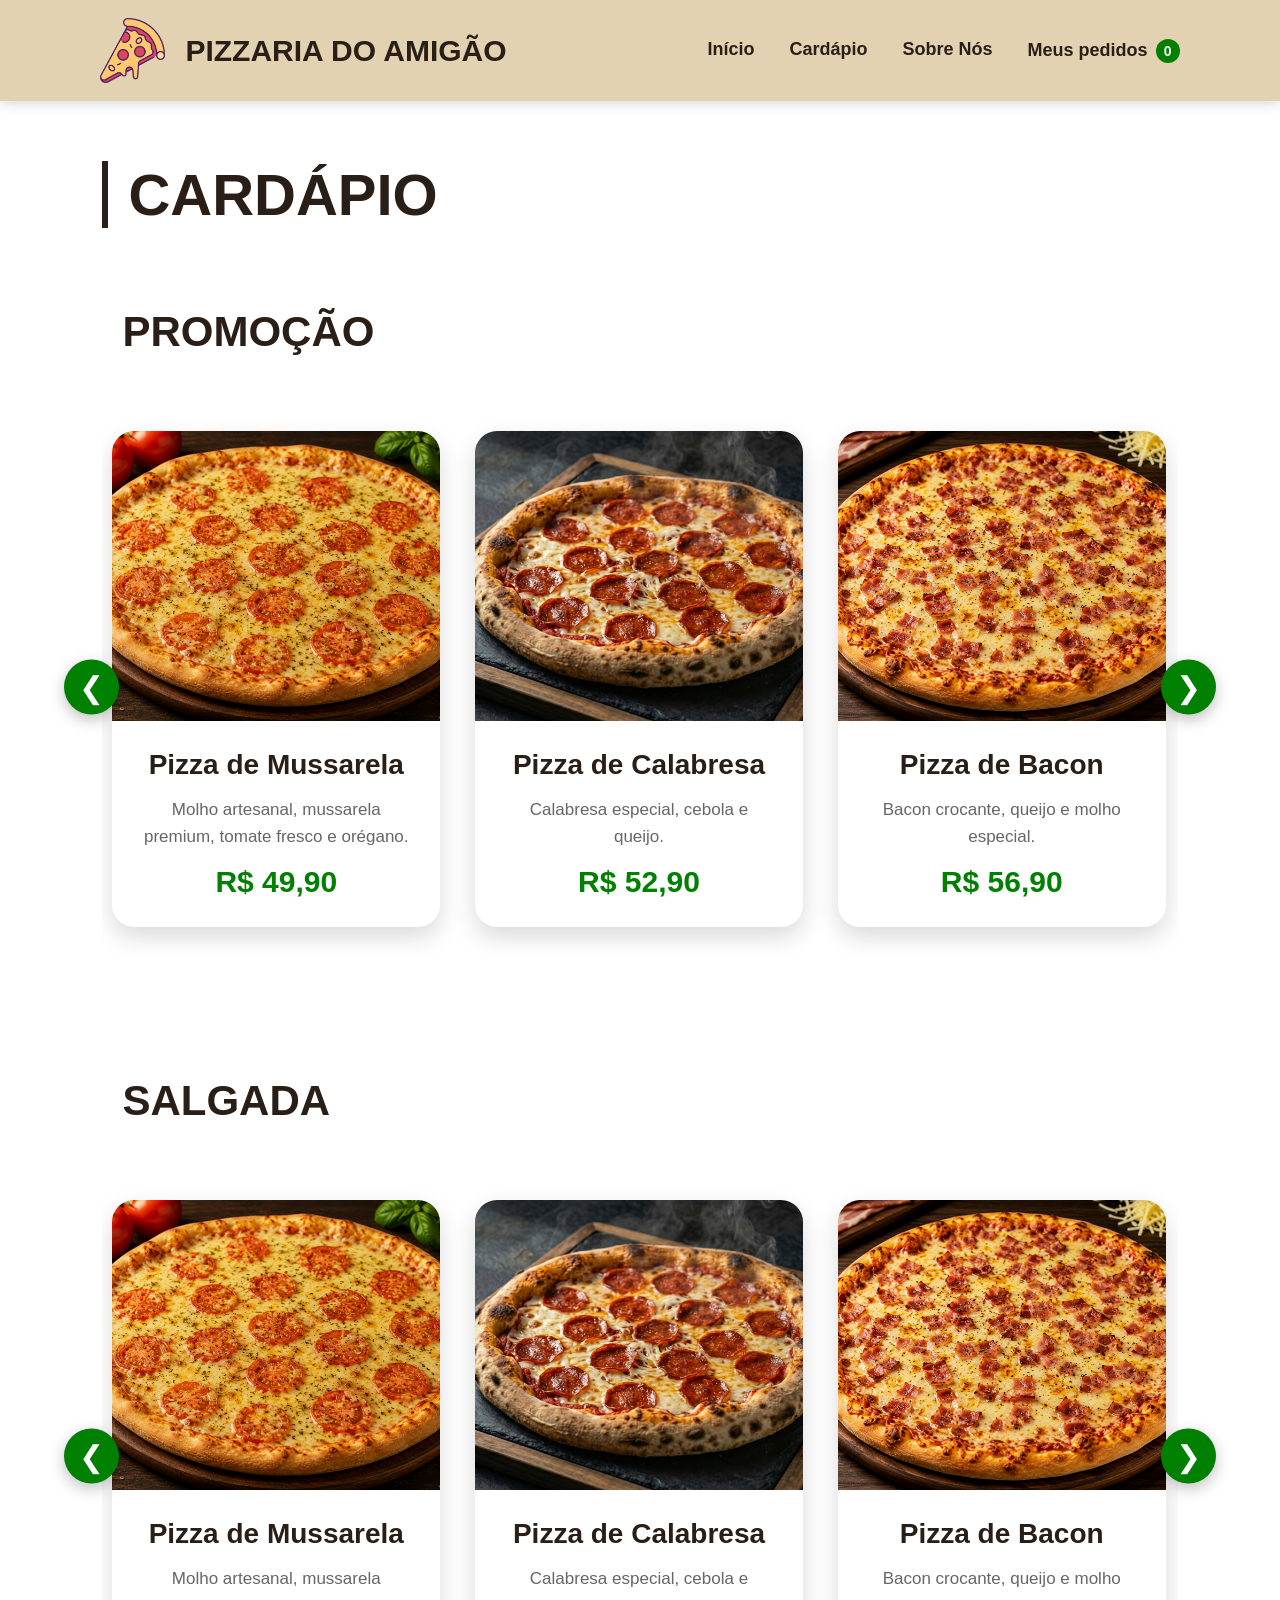
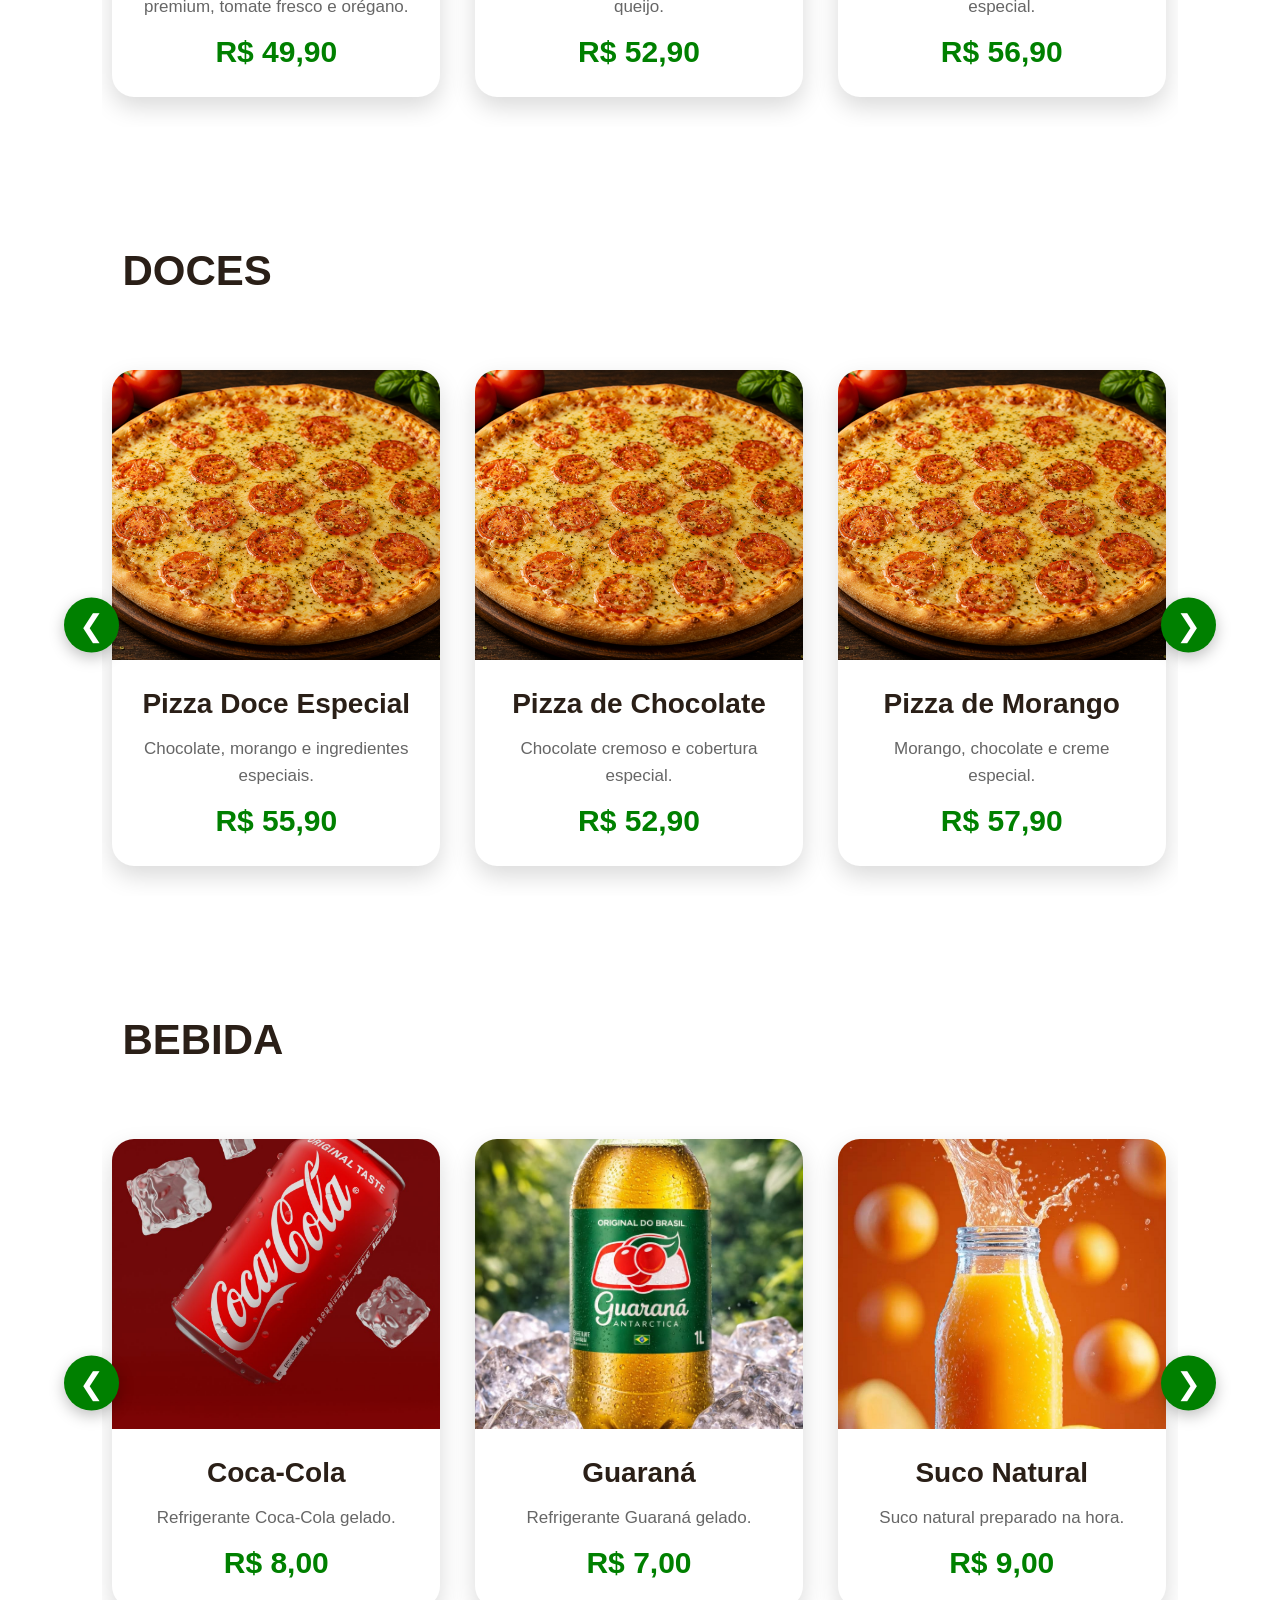
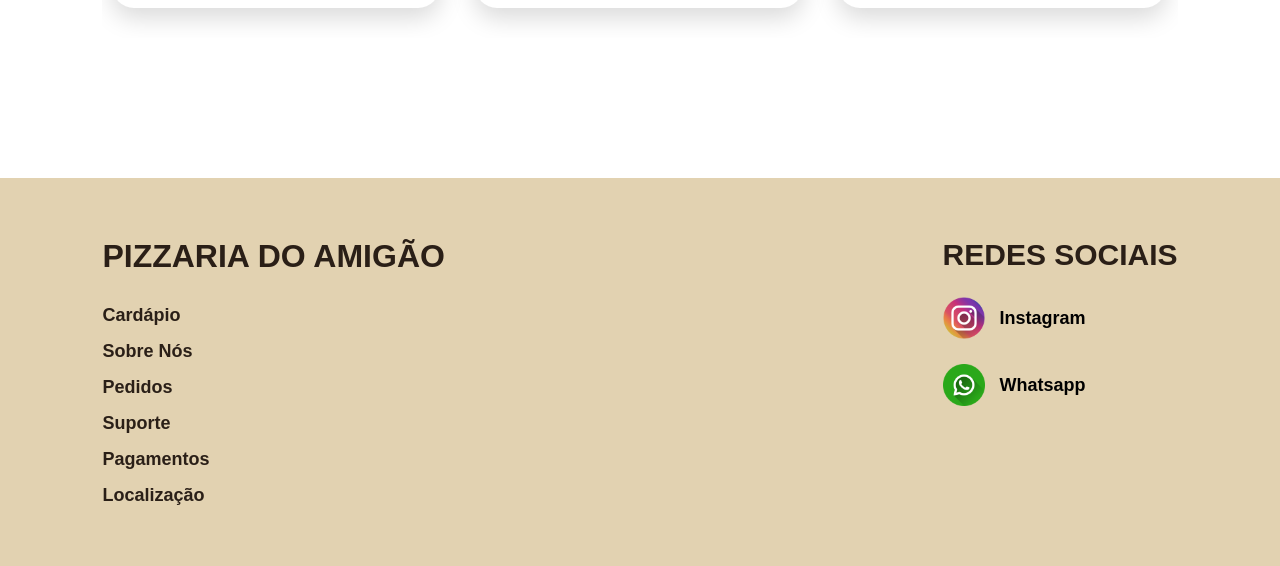
==== html/cardapio.html @ 8e18a787 "Sitema de pedidos e cardapio" ====
<!DOCTYPE html>

<html lang="pt-br">

<head>

    <meta charset="UTF-8">

    <meta name="viewport" content="width=device-width, initial-scale=1.0">

    <title>Pizzaria do Amigão</title>

    <link rel="stylesheet" href="/css/cardapio.css">

</head>


<body>


    <!-- ================= HEADER ================= -->

    <header>

        <div class="direta">

            <img src="/img/logo.png" alt="Logo">

            <h2 class="logo">
                PIZZARIA DO AMIGÃO
            </h2>

        </div>


        <nav>

            <a href="/html/paginaPrincipal.html">
                Início
            </a>

            <a href="/html/cardapio.html">
                Cardápio
            </a>

            <a href="/html/sobreNois.html">
                Sobre Nós
            </a>

            <a href="/html/pedidos.html" class="linkCarrinho">
                Meus pedidos
                <span id="contadorCarrinho">0</span>
            </a>

        </nav>

    </header>



    <!-- ==================================================
         CARDÁPIO
    ================================================== -->

    <section class="produto animar" id="cardapio">


        <h2 class="logoCardapio">
            CARDÁPIO
        </h2>



        <!-- ==================================================
             PROMOÇÃO
        ================================================== -->

        <p class="titulo">
            PROMOÇÃO
        </p>


        <div class="carousel">


            <button class="seta esquerda btnAnterior">
                &#10094;
            </button>


            <div class="descricaoProduto">


                <!-- CARD MUSSARELA -->

                <div class="gridProduto"

                    data-nome="Pizza de Mussarela"

                    data-descricao="Molho artesanal, mussarela premium, tomate fresco e orégano."

                    data-preco="R$ 49,90"

                    data-imagem="/img/musarela.png">


                    <div class="imagem">

                        <img
                            src="/img/musarela.png"
                            alt="Pizza de Mussarela"
                        >

                    </div>


                    <div class="conteudo">

                        <h3>
                            Pizza de Mussarela
                        </h3>

                        <p>
                            Molho artesanal, mussarela premium,
                            tomate fresco e orégano.
                        </p>

                        <span class="preco">
                            R$ 49,90
                        </span>

                    </div>

                </div>



                <!-- CARD CALABRESA -->

                <div class="gridProduto"

                    data-nome="Pizza de Calabresa"

                    data-descricao="Calabresa especial, cebola e queijo."

                    data-preco="R$ 52,90"

                    data-imagem="/img/calabresa.jpg">


                    <div class="imagem">

                        <img
                            src="/img/calabresa.jpg"
                            alt="Pizza de Calabresa"
                        >

                    </div>


                    <div class="conteudo">

                        <h3>
                            Pizza de Calabresa
                        </h3>

                        <p>
                            Calabresa especial,
                            cebola e queijo.
                        </p>

                        <span class="preco">
                            R$ 52,90
                        </span>

                    </div>

                </div>



                <!-- CARD BACON -->

                <div class="gridProduto"

                    data-nome="Pizza de Bacon"

                    data-descricao="Bacon crocante, queijo e molho especial."

                    data-preco="R$ 56,90"

                    data-imagem="/img/bacon.png">


                    <div class="imagem">

                        <img
                            src="/img/bacon.png"
                            alt="Pizza de Bacon"
                        >

                    </div>


                    <div class="conteudo">

                        <h3>
                            Pizza de Bacon
                        </h3>

                        <p>
                            Bacon crocante,
                            queijo e molho especial.
                        </p>

                        <span class="preco">
                            R$ 56,90
                        </span>

                    </div>

                </div>



                <!-- CARD TOSCANA -->

                <div class="gridProduto"

                    data-nome="Pizza Toscana"

                    data-descricao="Linguiça toscana, queijo e cebola."

                    data-preco="R$ 59,90"

                    data-imagem="/img/toscana.png">


                    <div class="imagem">

                        <img
                            src="/img/toscana.png"
                            alt="Pizza Toscana"
                        >

                    </div>


                    <div class="conteudo">

                        <h3>
                            Pizza Toscana
                        </h3>

                        <p>
                            Linguiça toscana,
                            queijo e cebola.
                        </p>

                        <span class="preco">
                            R$ 59,90
                        </span>

                    </div>

                </div>



                <!-- CARD ESPECIAL -->

                <div class="gridProduto"

                    data-nome="Pizza Especial"

                    data-descricao="Nossa receita exclusiva da casa."

                    data-preco="R$ 64,90"

                    data-imagem="/img/surpresa.png">


                    <div class="imagem">

                        <img
                            src="/img/surpresa.png"
                            alt="Pizza Especial"
                        >

                    </div>


                    <div class="conteudo">

                        <h3>
                            Pizza Especial
                        </h3>

                        <p>
                            Nossa receita exclusiva
                            da casa.
                        </p>

                        <span class="preco">
                            R$ 64,90
                        </span>

                    </div>

                </div>



                <!-- CARD PORTUGUESA -->

                <div class="gridProduto"

                    data-nome="Pizza Portuguesa"

                    data-descricao="Presunto, ovos, cebola, tomate e azeitonas."

                    data-preco="R$ 61,90"

                    data-imagem="/img/4362db86-e26b-4997-8746-e638170cde20.png">


                    <div class="imagem">

                        <img
                            src="/img/4362db86-e26b-4997-8746-e638170cde20.png"
                            alt="Pizza Portuguesa"
                        >

                    </div>


                    <div class="conteudo">

                        <h3>
                            Pizza Portuguesa
                        </h3>

                        <p>
                            Presunto, ovos, cebola,
                            tomate e azeitonas.
                        </p>

                        <span class="preco">
                            R$ 61,90
                        </span>

                    </div>

                </div>


            </div>


            <button class="seta direita btnProximo">
                &#10095;
            </button>


        </div>



        <!-- ==================================================
             SALGADAS
        ================================================== -->

        <p class="titulo">
            SALGADA
        </p>


        <div class="carousel">


            <button class="seta esquerda btnAnterior">
                &#10094;
            </button>


            <div class="descricaoProduto">


                <!-- CARD 1 -->

                <div class="gridProduto"

                    data-nome="Pizza de Mussarela"

                    data-descricao="Molho artesanal, mussarela premium, tomate fresco e orégano."

                    data-preco="R$ 49,90"

                    data-imagem="/img/musarela.png">


                    <div class="imagem">

                        <img
                            src="/img/musarela.png"
                            alt="Pizza de Mussarela"
                        >

                    </div>


                    <div class="conteudo">

                        <h3>
                            Pizza de Mussarela
                        </h3>

                        <p>
                            Molho artesanal,
                            mussarela premium,
                            tomate fresco e orégano.
                        </p>

                        <span class="preco">
                            R$ 49,90
                        </span>

                    </div>

                </div>



                <!-- CARD 2 -->

                <div class="gridProduto"

                    data-nome="Pizza de Calabresa"

                    data-descricao="Calabresa especial, cebola e queijo."

                    data-preco="R$ 52,90"

                    data-imagem="/img/calabresa.jpg">


                    <div class="imagem">

                        <img
                            src="/img/calabresa.jpg"
                            alt="Pizza de Calabresa"
                        >

                    </div>


                    <div class="conteudo">

                        <h3>
                            Pizza de Calabresa
                        </h3>

                        <p>
                            Calabresa especial,
                            cebola e queijo.
                        </p>

                        <span class="preco">
                            R$ 52,90
                        </span>

                    </div>

                </div>



                <!-- CARD 3 -->

                <div class="gridProduto"

                    data-nome="Pizza de Bacon"

                    data-descricao="Bacon crocante, queijo e molho especial."

                    data-preco="R$ 56,90"

                    data-imagem="/img/bacon.png">


                    <div class="imagem">

                        <img
                            src="/img/bacon.png"
                            alt="Pizza de Bacon"
                        >

                    </div>


                    <div class="conteudo">

                        <h3>
                            Pizza de Bacon
                        </h3>

                        <p>
                            Bacon crocante,
                            queijo e molho especial.
                        </p>

                        <span class="preco">
                            R$ 56,90
                        </span>

                    </div>

                </div>



                <!-- CARD 4 -->

                <div class="gridProduto"

                    data-nome="Pizza Toscana"

                    data-descricao="Linguiça toscana, queijo e cebola."

                    data-preco="R$ 59,90"

                    data-imagem="/img/toscana.png">


                    <div class="imagem">

                        <img
                            src="/img/toscana.png"
                            alt="Pizza Toscana"
                        >

                    </div>


                    <div class="conteudo">

                        <h3>
                            Pizza Toscana
                        </h3>

                        <p>
                            Linguiça toscana,
                            queijo e cebola.
                        </p>

                        <span class="preco">
                            R$ 59,90
                        </span>

                    </div>

                </div>



                <!-- CARD 5 -->

                <div class="gridProduto"

                    data-nome="Pizza Especial"

                    data-descricao="Nossa receita exclusiva da casa."

                    data-preco="R$ 64,90"

                    data-imagem="/img/surpresa.png">


                    <div class="imagem">

                        <img
                            src="/img/surpresa.png"
                            alt="Pizza Especial"
                        >

                    </div>


                    <div class="conteudo">

                        <h3>
                            Pizza Especial
                        </h3>

                        <p>
                            Nossa receita exclusiva
                            da casa.
                        </p>

                        <span class="preco">
                            R$ 64,90
                        </span>

                    </div>

                </div>



                <!-- CARD 6 -->

                <div class="gridProduto"

                    data-nome="Pizza Portuguesa"

                    data-descricao="Presunto, ovos, cebola, tomate e azeitonas."

                    data-preco="R$ 61,90"

                    data-imagem="/img/4362db86-e26b-4997-8746-e638170cde20.png">


                    <div class="imagem">

                        <img
                            src="/img/4362db86-e26b-4997-8746-e638170cde20.png"
                            alt="Pizza Portuguesa"
                        >

                    </div>


                    <div class="conteudo">

                        <h3>
                            Pizza Portuguesa
                        </h3>

                        <p>
                            Presunto, ovos, cebola,
                            tomate e azeitonas.
                        </p>

                        <span class="preco">
                            R$ 61,90
                        </span>

                    </div>

                </div>


            </div>


            <button class="seta direita btnProximo">
                &#10095;
            </button>


        </div>



        <!-- ==================================================
             DOCES
        ================================================== -->

        <p class="titulo">
            DOCES
        </p>


        <div class="carousel">


            <button class="seta esquerda btnAnterior">
                &#10094;
            </button>


            <div class="descricaoProduto">


                <div class="gridProduto"

                    data-nome="Pizza Doce Especial"

                    data-descricao="Chocolate, morango e ingredientes especiais da casa."

                    data-preco="R$ 55,90"

                    data-imagem="/img/surpresa.png">


                    <div class="imagem">

                        <img
                            src="/img/surpresa.png"
                            alt="Pizza Doce Especial"
                        >

                    </div>


                    <div class="conteudo">

                        <h3>
                            Pizza Doce Especial
                        </h3>

                        <p>
                            Chocolate, morango e
                            ingredientes especiais.
                        </p>

                        <span class="preco">
                            R$ 55,90
                        </span>

                    </div>

                </div>


                <div class="gridProduto"

                    data-nome="Pizza de Chocolate"

                    data-descricao="Chocolate cremoso e cobertura especial."

                    data-preco="R$ 52,90"

                    data-imagem="/img/surpresa.png">


                    <div class="imagem">

                        <img
                            src="/img/surpresa.png"
                            alt="Pizza de Chocolate"
                        >

                    </div>


                    <div class="conteudo">

                        <h3>
                            Pizza de Chocolate
                        </h3>

                        <p>
                            Chocolate cremoso
                            e cobertura especial.
                        </p>

                        <span class="preco">
                            R$ 52,90
                        </span>

                    </div>

                </div>


                <div class="gridProduto"

                    data-nome="Pizza de Morango"

                    data-descricao="Morango, chocolate e creme especial."

                    data-preco="R$ 57,90"

                    data-imagem="/img/surpresa.png">


                    <div class="imagem">

                        <img
                            src="/img/surpresa.png"
                            alt="Pizza de Morango"
                        >

                    </div>


                    <div class="conteudo">

                        <h3>
                            Pizza de Morango
                        </h3>

                        <p>
                            Morango, chocolate
                            e creme especial.
                        </p>

                        <span class="preco">
                            R$ 57,90
                        </span>

                    </div>

                </div>


            </div>


            <button class="seta direita btnProximo">
                &#10095;
            </button>


        </div>



        <!-- ==================================================
             BEBIDAS
        ================================================== -->

        <p class="titulo">
            BEBIDA
        </p>


        <div class="carousel">


            <button class="seta esquerda btnAnterior">
                &#10094;
            </button>


            <div class="descricaoProduto">


                <div class="gridProduto"

                    data-nome="Coca-Cola"

                    data-descricao="Refrigerante Coca-Cola gelado."

                    data-preco="R$ 8,00"

                    data-imagem="/img/cocacola.jpg">


                    <div class="imagem">
                        <img src="/img/cocacola.jpg" alt="Coca-Cola">
                    </div>


                    <div class="conteudo">
                        <h3>
                            Coca-Cola
                        </h3>

                        <p>
                            Refrigerante Coca-Cola
                            gelado.
                        </p>

                        <span class="preco">
                            R$ 8,00
                        </span>

                    </div>

                </div>


                <div class="gridProduto"

                    data-nome="Guaraná"

                    data-descricao="Refrigerante Guaraná gelado."

                    data-preco="R$ 7,00"

                    data-imagem="/img/guarana.jpg">


                    <div class="imagem">
                        <img src="/img/guarana.jpg"alt="Guaraná">

                    </div>


                    <div class="conteudo">

                        <h3>
                            Guaraná
                        </h3>

                        <p>
                            Refrigerante Guaraná
                            gelado.
                        </p>

                        <span class="preco">
                            R$ 7,00
                        </span>

                    </div>

                </div>


                <div class="gridProduto"

                    data-nome="Suco Natural"

                    data-descricao="Suco natural preparado na hora."

                    data-preco="R$ 9,00"

                    data-imagem="/img/suco.jpg">


                    <div class="imagem">

                        <img src="/img/suco.jpg" alt="Suco Natural"
                        >

                    </div>


                    <div class="conteudo">

                        <h3>
                            Suco Natural
                        </h3>

                        <p>
                            Suco natural preparado
                            na hora.
                        </p>

                        <span class="preco">
                            R$ 9,00
                        </span>

                    </div>

                </div>


            </div>


            <button class="seta direita btnProximo">
                &#10095;
            </button>


        </div>


    </section>



    <!-- ==================================================
         MODAL DO PRODUTO
    ================================================== -->

    <div class="modalProduto" id="modalProduto">


        <div class="modalConteudo">


            <button class="fecharModal" id="fecharModal">
                &times;
            </button>


            <div class="modalImagem">

                <img id="modalImagem" src="">

            </div>


            <div class="modalInformacoes">

                <h2 id="modalNome">
                    Pizza
                </h2>


                <p id="modalDescricao">
                    Descrição do produto.
                </p>


                <span
                    class="modalPreco"
                    id="modalPreco"
                >
                    R$ 0,00
                </span>


                <button class="btnPedido" id="btnAdicionarPedido">
                    Adicionar aos pedidos
                </button>

            </div>


        </div>

    </div>



    <!-- ==================================================
         FOOTER
    ================================================== -->

    <footer id="footer">


        <div class="conteudoFooter">


            <div class="esquerdaF">

                <h2>
                    PIZZARIA DO AMIGÃO
                </h2>


                <div class="links">

                    <a href="#">Cardápio</a>

                    <a href="#">Sobre Nós</a>

                    <a href="#">Pedidos</a>

                    <a href="#">Suporte</a>

                    <a href="#">Pagamentos</a>

                    <a href="#">Localização</a>

                </div>

            </div>



            <div class="diretaF">

                <h3>
                    REDES SOCIAIS
                </h3>


                <div class="icones">
                    <img
                        src="/img/instagram.png"
                        class="icone"
                        alt="Instagram"
                    >

                    <p>
                        <a href="https://www.instagram.com/pizzaria.do.amigao/">Instagram</a>
                    </p>

                </div>

                <div class="icones">

                    <img
                        src="/img/whatsapp.png"
                        class="icone"
                        alt="WhatsApp"
                    >

                    <p>
                        <a href="">Whatsapp</a>
                    </p>

                </div>

            </div>


        </div>


    </footer>



    <script src="/js/cardapio.js"></script>

</body>

</html>
---- css/cardapio.css ----
/* ===========================================
   RESET
=========================================== */

* {
    margin: 0;
    padding: 0;
    box-sizing: border-box;
}


html {
    scroll-behavior: smooth;
}


body {
    font-family: Arial, Helvetica, sans-serif;
    background: #ffffff;
    color: #2A1F17;
    overflow-x: hidden;
}


p {
    cursor: default;
}



/* ===========================================
   HEADER
=========================================== */

header {
    position: sticky;
    top: 0;
    z-index: 999;
    background: #e2d2b1;
    display: flex;
    justify-content: space-around;
    align-items: center;
    padding: 18px 0;
    box-shadow: 0 3px 12px rgba(0, 0, 0, .15);
}


.direta {
    display: flex;
    align-items: center;
    gap: 20px;
}


.direta img {
    width: 65px;
}


.logo {
    color: #2A1F17;
    font-size: 30px;
}



/* ===========================================
   MENU
=========================================== */

nav {
    display: flex;
    gap: 35px;
}


nav a {
    position: relative;
    text-decoration: none;
    color: #2A1F17;
    font-size: 18px;
    font-weight: 600;
    transition: .3s;
}


nav a:hover {
    color: #008000;
}


nav a::after {
    content: "";
    position: absolute;
    left: 0;
    bottom: -8px;
    width: 0;
    height: 3px;
    background: #008000;
    transition: .3s;
}


nav a:hover::after {
    width: 100%;
}

.linkCarrinho {
    display: inline-flex;
    align-items: center;
    gap: 8px;
}

.linkCarrinho span {
    min-width: 24px;
    height: 24px;
    padding: 0 7px;
    border-radius: 999px;
    background: #008000;
    color: #ffffff;
    display: inline-flex;
    align-items: center;
    justify-content: center;
    font-size: 14px;
    line-height: 1;
}



/* ===========================================
   CARDÁPIO
=========================================== */

.produto {
    display: flex;
    flex-direction: column;
    gap: 20px;
}


.logoCardapio {
    margin: 60px 8% 20px;
    font-size: 58px;
    border-left: 6px solid #2A1F17;
    padding-left: 20px;
}


.titulo {
    margin: 40px 8%;
    font-size: 42px;
    padding-left: 20px;
    font-weight: 600;
}



/* ===========================================
   CARROSSEL
=========================================== */

.carousel {
    position: relative;
    width: 100%;
    padding: 0 8% 60px;
    display: flex;
    align-items: center;
}


.descricaoProduto {
    display: flex;
    gap: 35px;
    width: 100%;
    overflow: hidden;
    scroll-behavior: smooth;
    padding: 15px 10px 30px;
}



/* ===========================================
   CARDS
=========================================== */

.gridProduto {
    flex: 0 0 calc(33.333% - 24px);
    min-width: 280px;
    background: white;
    border-radius: 22px;
    overflow: hidden;
    box-shadow: 0 10px 25px rgba(0, 0, 0, .15);
    transition: transform .35s, box-shadow .35s;
    cursor: pointer;
}


.gridProduto:hover {
    transform: translateY(-10px) scale(1.02);
    box-shadow: 0 22px 45px rgba(0, 0, 0, .25);
}



/* ===========================================
   IMAGEM
=========================================== */

.imagem {
    overflow: hidden;
}


.imagem img {
    width: 100%;
    height: 290px;
    display: block;
    object-fit: cover;
    transition: transform .5s;
}


.gridProduto:hover img {
    transform: scale(1.08);
}

/* ===========================================
   SETAS
=========================================== */

.seta {
    position: absolute;
    top: 45%;
    transform: translateY(-50%);
    width: 55px;
    height: 55px;
    border: none;
    border-radius: 50%;
    background: #008000;
    color: white;
    font-size: 30px;
    display: flex;
    align-items: center;
    justify-content: center;
    cursor: pointer;
    z-index: 10;
    box-shadow: 0 5px 15px rgba(0, 0, 0, .25);

    transition: transform .3s, background .3s;
}


.seta:hover {
    background: #006400;
    transform: translateY(-50%) scale(1.1);
}


.seta.esquerda {
    left: 5%;
}


.seta.direita {
    right: 5%;
}



/* ===========================================
   CONTEÚDO DO CARD
=========================================== */

.conteudo {
    padding: 28px;
    display: flex;
    flex-direction: column;
    gap: 15px;
    text-align: center;
}


.conteudo h3 {
    font-size: 28px;
    color: #2A1F17;
}


.conteudo p {
    color: #666;
    line-height: 1.6;
    font-size: 17px;
}


.preco {
    font-size: 30px;
    color: #008000;
    font-weight: bold;
}



/* ===========================================
   MODAL
=========================================== */

.modalProduto {
    position: fixed;
    inset: 0;
    background:rgba(0, 0, 0, .75);
    display: flex;
    align-items: center;
    justify-content: center;
    padding: 20px;
    z-index: 9999;
    opacity: 0;
    visibility: hidden;
    transition: .3s;
}


.modalProduto.ativo {
    opacity: 1;
    visibility: visible;
}



/* ===========================================
   CONTEÚDO DO MODAL
=========================================== */

.modalConteudo {

    position: relative;

    width: 850px;

    max-width: 100%;

    background: white;

    border-radius: 25px;

    overflow: hidden;

    display: flex;

    box-shadow:
        0 25px 80px rgba(0, 0, 0, .4);

    transform: scale(.8);

    transition: .3s;
}


.modalProduto.ativo .modalConteudo {

    transform: scale(1);
}



/* ===========================================
   IMAGEM DO MODAL
=========================================== */

.modalImagem {

    width: 50%;

    min-height: 450px;
}


.modalImagem img {

    width: 100%;

    height: 100%;

    object-fit: cover;

    display: block;
}



/* ===========================================
   INFORMAÇÕES DO MODAL
=========================================== */

.modalInformacoes {

    width: 50%;

    padding: 50px;

    display: flex;

    flex-direction: column;

    justify-content: center;

    gap: 25px;
}


.modalInformacoes h2 {

    font-size: 38px;

    color: #2A1F17;
}


.modalInformacoes p {

    color: #666;

    font-size: 18px;

    line-height: 1.7;
}


.modalPreco {

    font-size: 32px;

    font-weight: bold;

    color: #008000;
}



/* ===========================================
   BOTÃO PEDIDO
=========================================== */

.btnPedido {

    border: none;

    background: #008000;

    color: white;

    padding: 16px 25px;

    border-radius: 12px;

    font-size: 18px;

    font-weight: bold;

    cursor: pointer;

    transition: .3s;
}


.btnPedido:hover {

    background: #006400;

    transform:
        translateY(-3px);
}



/* ===========================================
   FECHAR MODAL
=========================================== */

.fecharModal {

    position: absolute;

    top: 15px;

    right: 18px;

    width: 45px;

    height: 45px;

    border: none;

    border-radius: 50%;

    background:
        rgba(0, 0, 0, .6);

    color: white;

    font-size: 32px;

    line-height: 1;

    cursor: pointer;

    z-index: 10;

    transition: .3s;
}


.fecharModal:hover {

    background: #008000;

    transform:
        rotate(90deg);
}



/* ===========================================
   FOOTER
=========================================== */

footer {

    margin-top: 80px;
}


.conteudoFooter {

    background: #e2d2b1;

    display: flex;

    justify-content: space-between;

    align-items: flex-start;

    gap: 80px;

    padding: 60px 8%;
}


.esquerdaF {

    display: flex;

    flex-direction: column;

    gap: 30px;
}


.esquerdaF h2 {

    color: #2A1F17;

    font-size: 32px;
}


.links {

    display: flex;

    flex-direction: column;

    gap: 15px;
}


.links a {

    text-decoration: none;

    color: #2A1F17;

    font-size: 18px;

    transition: .3s;
}


.links a:hover {

    color: #008000;

    transform:
        translateX(8px);
}


.diretaF {

    display: flex;

    flex-direction: column;

    gap: 25px;
}


.diretaF h3 {

    color: #2A1F17;

    font-size: 30px;
}


.icones {

    display: flex;

    align-items: center;

    gap: 15px;

    transition: .3s;

    cursor: pointer;
}


.icones:hover {

    transform:
        translateX(10px);
}


.icone {

    width: 42px;

    height: 42px;

    object-fit: contain;
}


.icones p {

    font-size: 18px;
}



/* ===========================================
   ANIMAÇÃO
=========================================== */

.animar {

    opacity: 0;

    transform:
        translateY(70px);

    transition:
        opacity .8s ease,
        transform .8s ease;
}


.animar.mostrar {

    opacity: 1;

    transform:
        translateY(0);
}



/* ===========================================
   RESPONSIVO
=========================================== */

@media(max-width: 900px) {

    .gridProduto {

        flex: 0 0 calc(50% - 18px);

    }

}


@media(max-width: 700px) {

    .direta {

        gap: 10px;

    }


    .direta img {

        width: 50px;

    }


    .logo {

        font-size: 20px;

    }


    nav {

        gap: 15px;

        flex-wrap: wrap;

        justify-content: center;

    }


    nav a {

        font-size: 14px;

    }


    .logoCardapio {

        font-size: 42px;

    }


    .titulo {

        font-size: 32px;

    }


    .carousel {

        padding:
            0 5% 50px;

    }


    .descricaoProduto {

        gap: 20px;

    }


    .gridProduto {

        flex: 0 0 100%;

        min-width: 100%;

    }


    .seta {

        width: 45px;

        height: 45px;

        font-size: 24px;

    }


    .seta.esquerda {

        left: 1%;

    }


    .seta.direita {

        right: 1%;

    }


    /* MODAL */

    .modalConteudo {

        flex-direction: column;

        max-height: 90vh;

        overflow-y: auto;

    }


    .modalImagem {

        width: 100%;

        height: 250px;

        min-height: auto;

    }


    .modalInformacoes {

        width: 100%;

        padding: 30px;

    }


    .modalInformacoes h2 {

        font-size: 28px;

    }


    .modalPreco {

        font-size: 27px;

    }


    /* FOOTER */

    .conteudoFooter {

        flex-direction: column;

        gap: 50px;

    }

}

a{
    text-decoration: none;
    font-weight: 600;
    color: black;
}
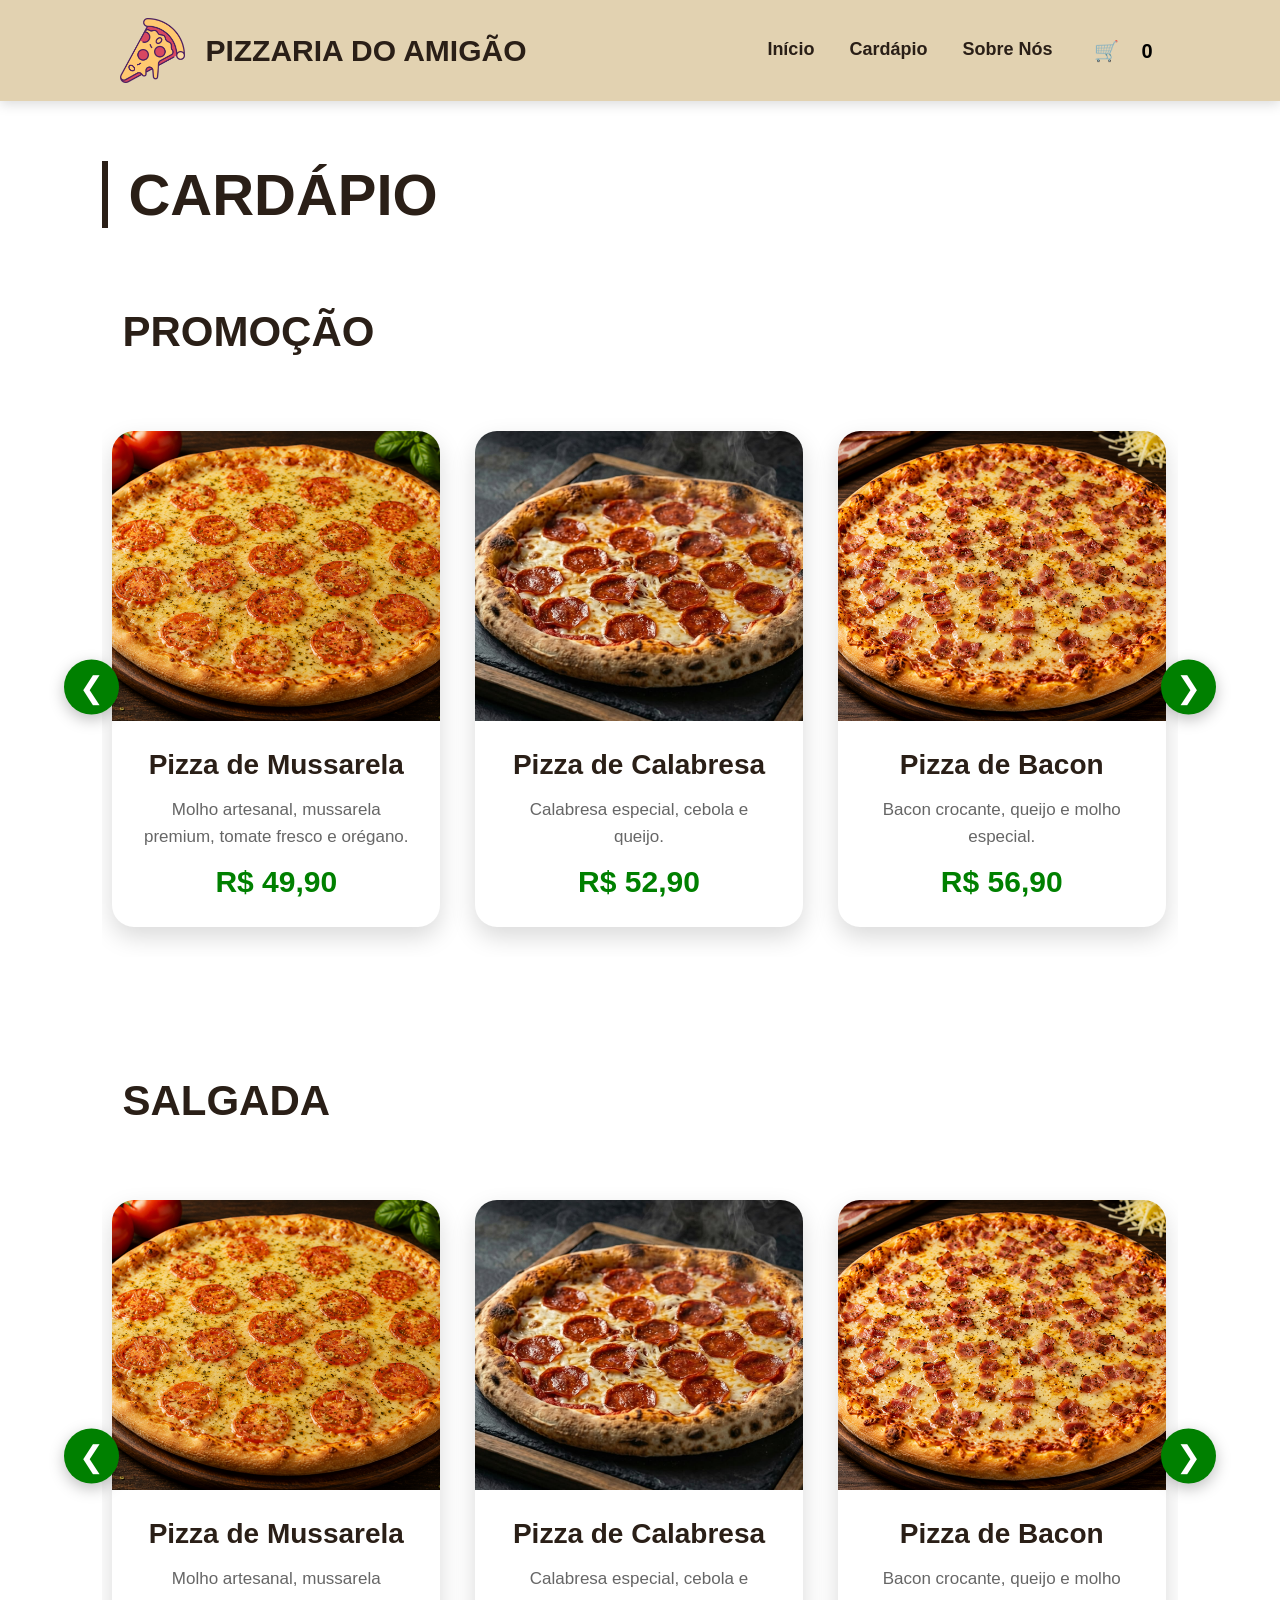
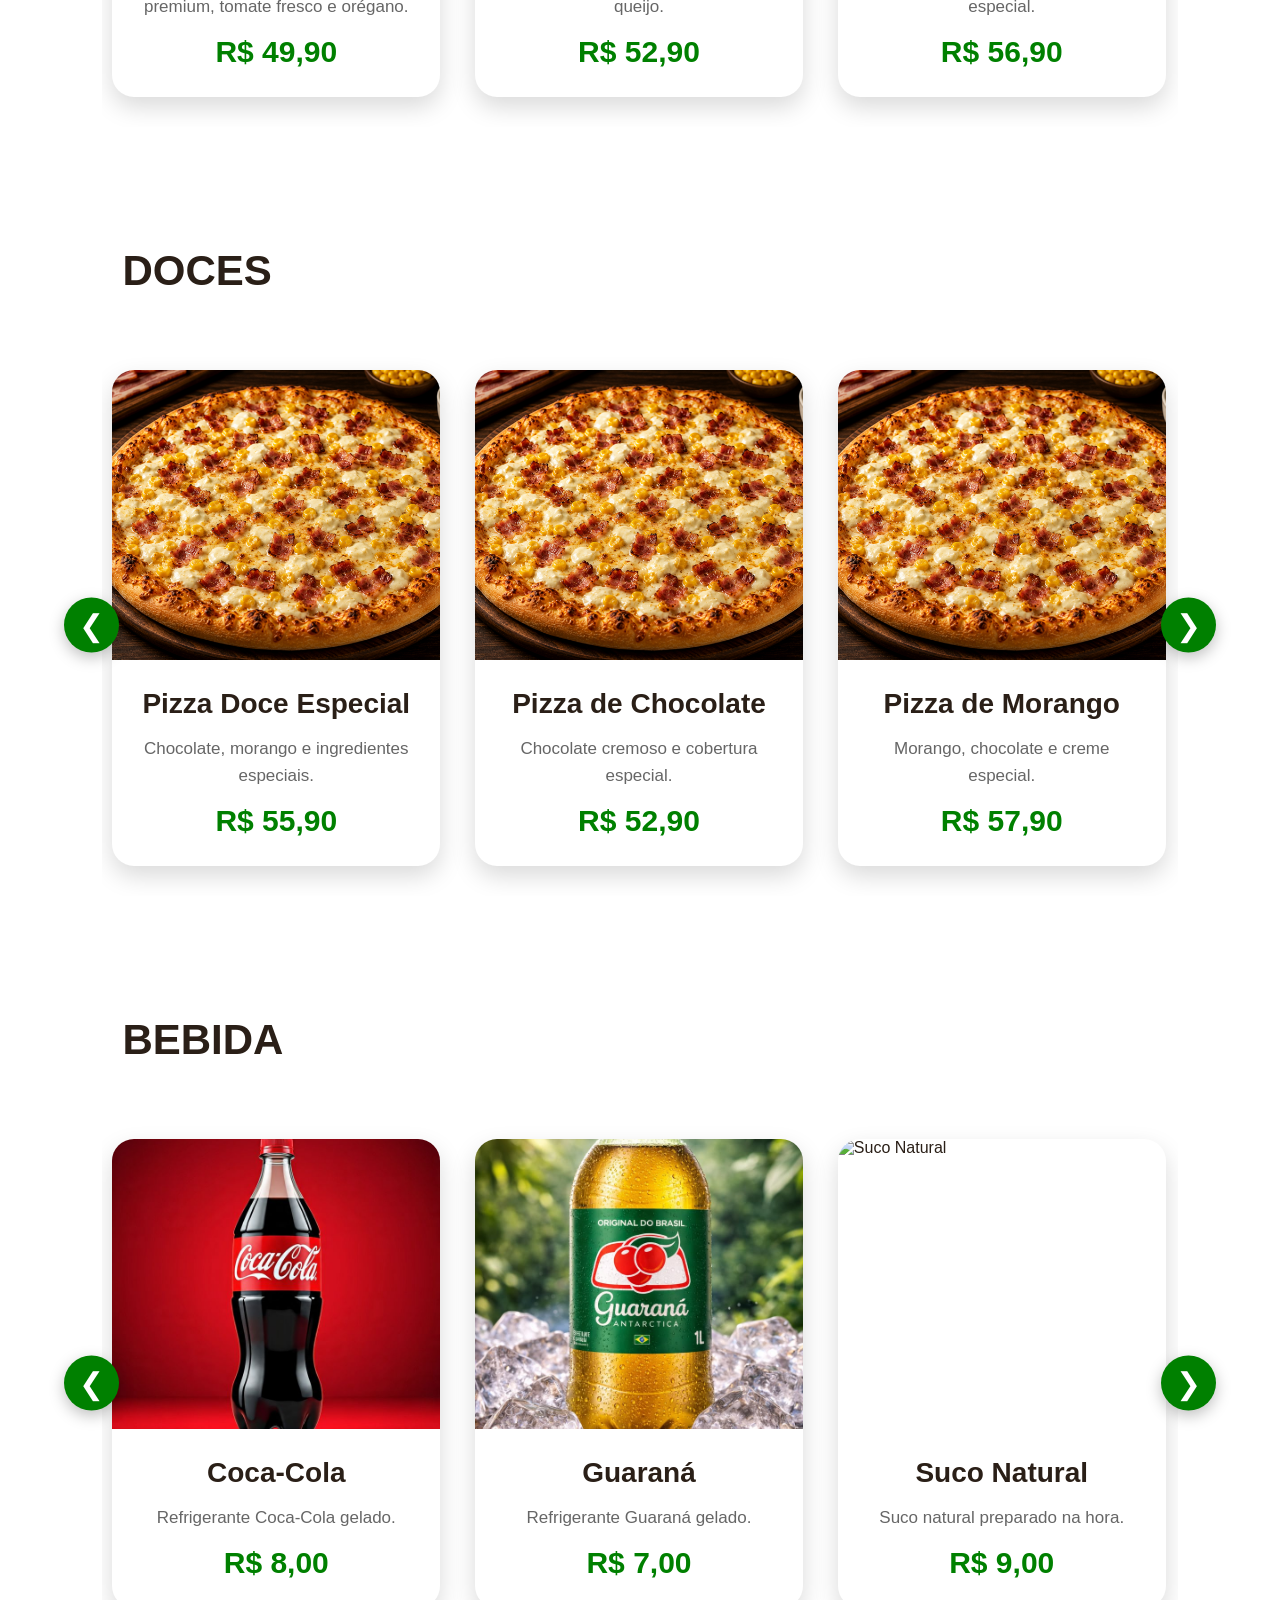
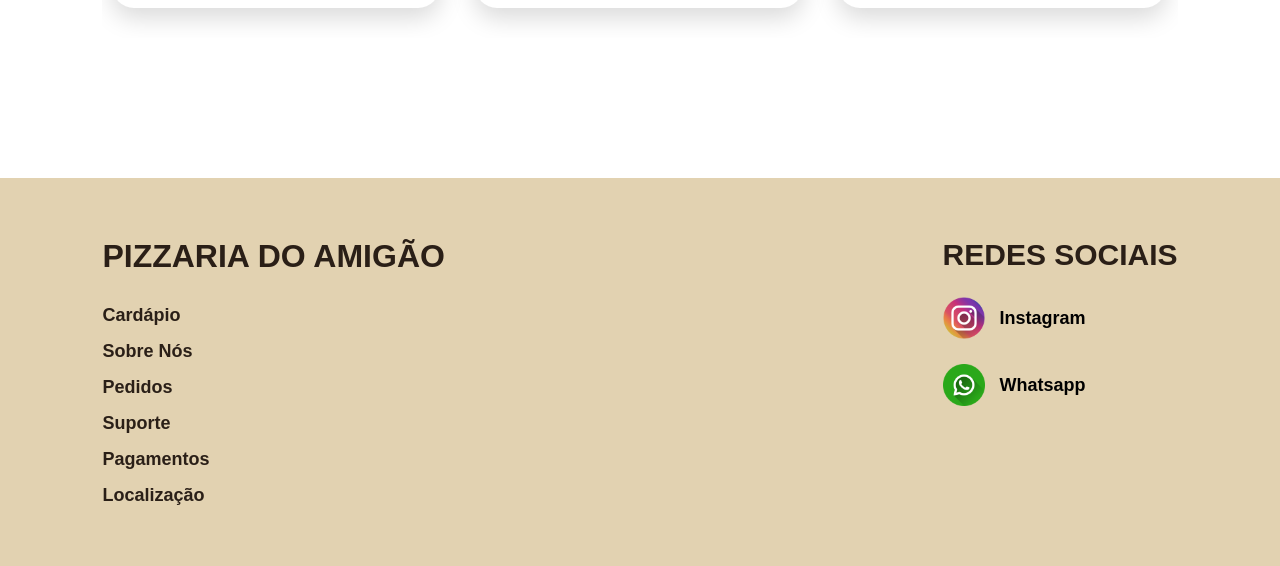
==== commit ee84fe76: "CARDAPIO E PEDIDOS ATUALIZADOS" ====
--- a/html/cardapio.html
+++ b/html/cardapio.html
@@ -48,7 +48,9 @@
             </a>
 
             <a href="/html/pedidos.html" class="linkCarrinho">
-                Meus pedidos
+
+                <span>🛒</span>
+                
                 <span id="contadorCarrinho">0</span>
             </a>
 
--- a/css/cardapio.css
+++ b/css/cardapio.css
@@ -116,12 +116,11 @@
     height: 24px;
     padding: 0 7px;
     border-radius: 999px;
-    background: #008000;
-    color: #ffffff;
+    color: black;
     display: inline-flex;
     align-items: center;
     justify-content: center;
-    font-size: 14px;
+    font-size: 20px;
     line-height: 1;
 }
 
@@ -860,4 +859,4 @@
     text-decoration: none;
     font-weight: 600;
     color: black;
-}
+}
